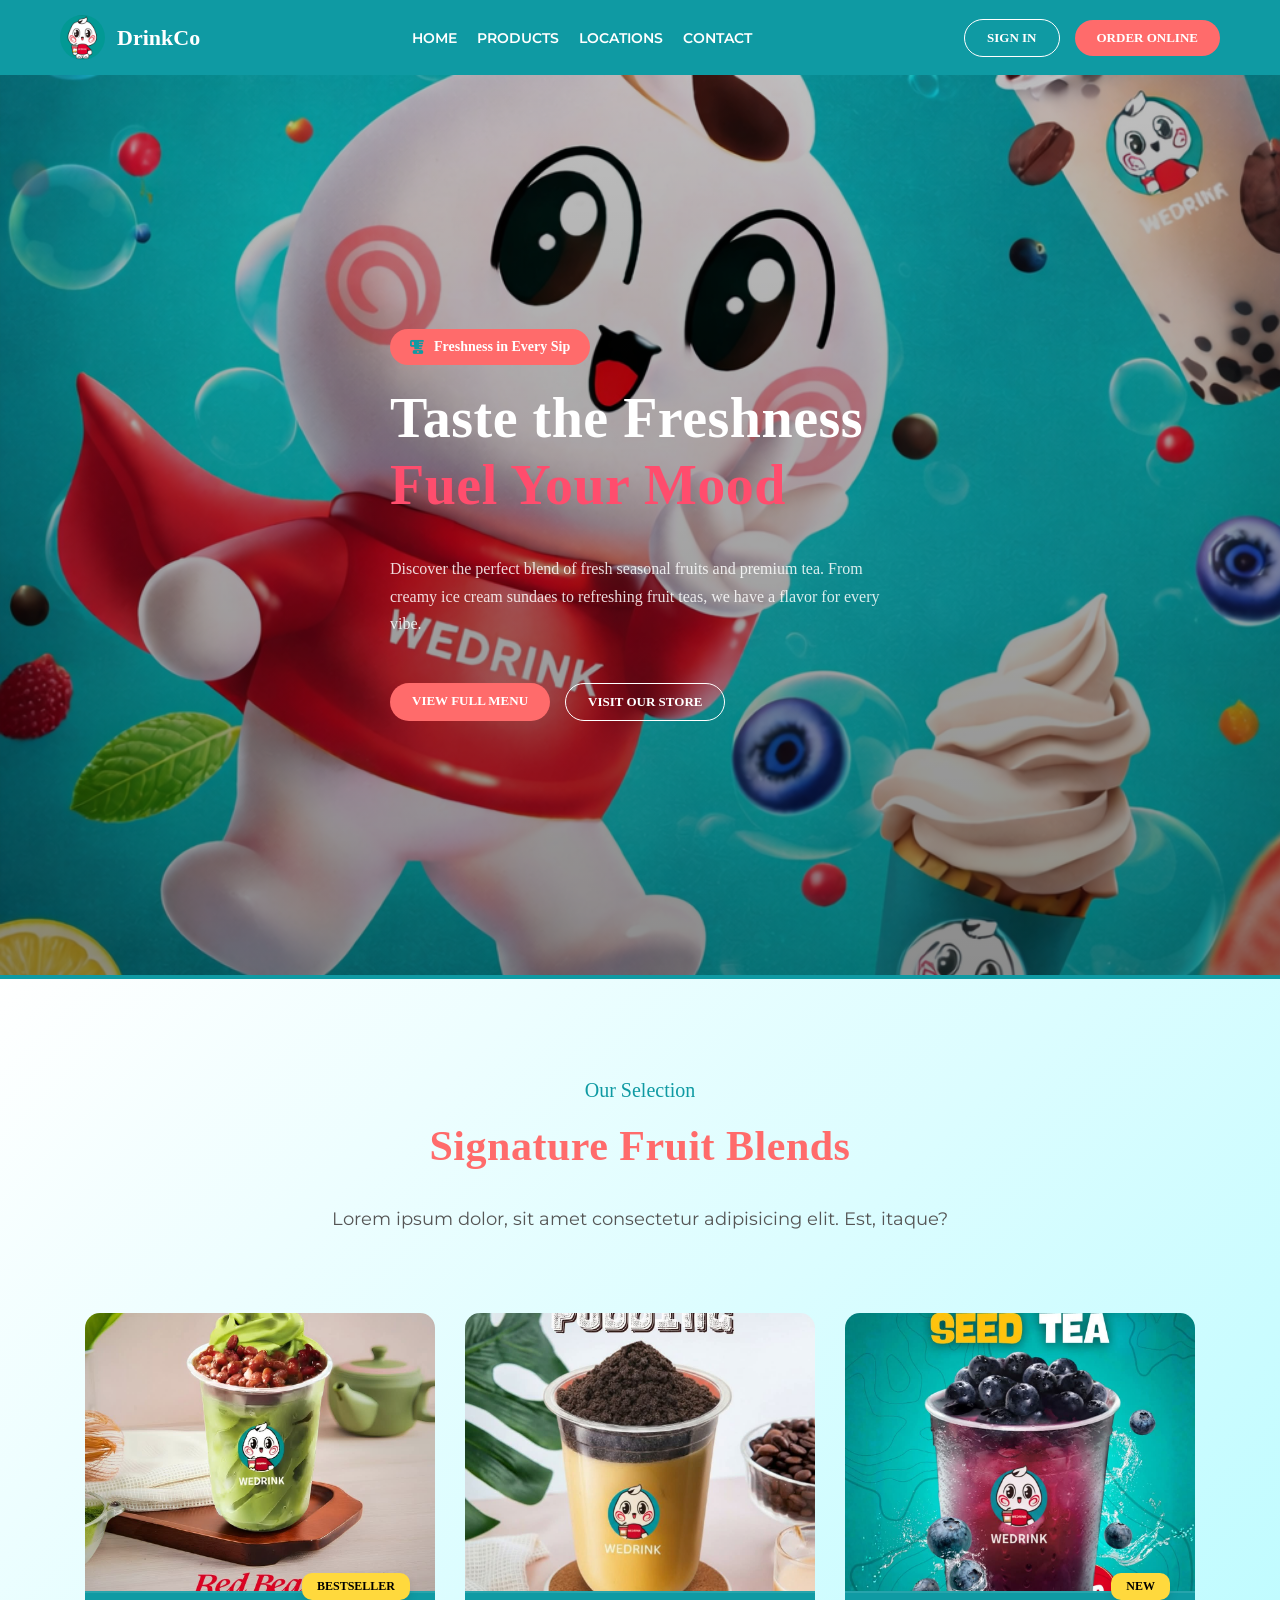
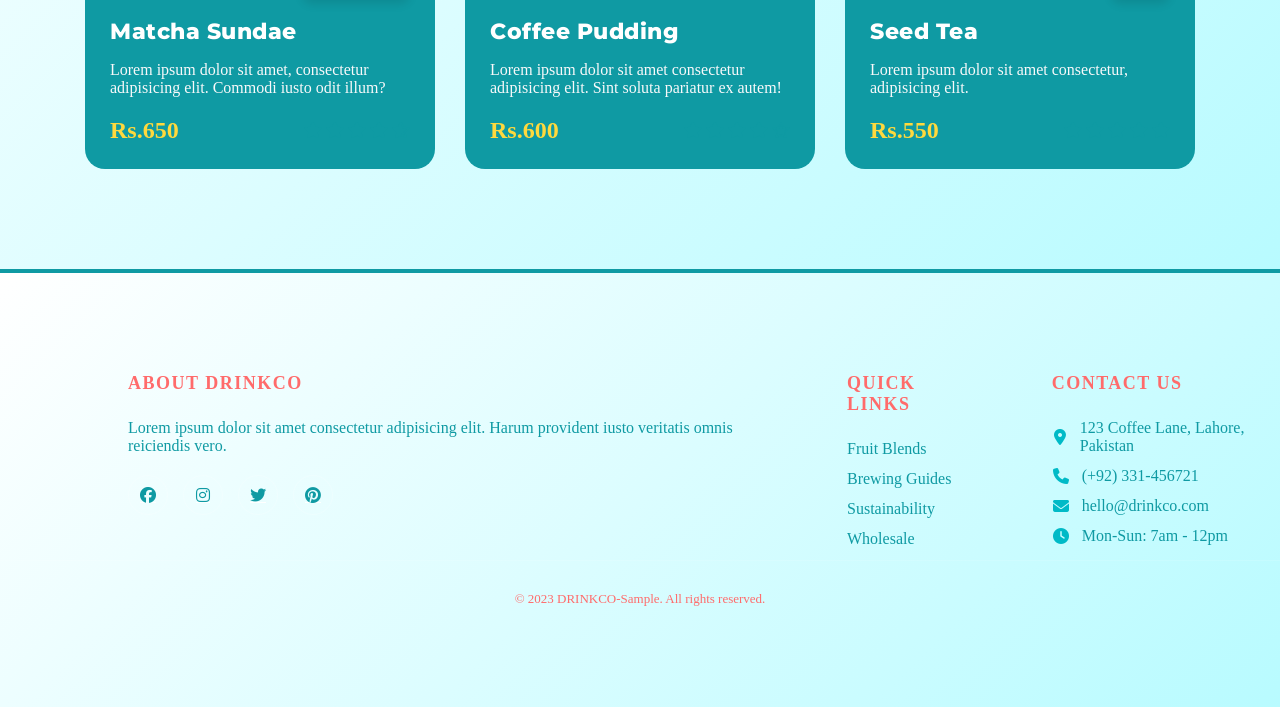
==== index.html @ d03048f1 "first commit" ====
<!DOCTYPE html>
<html lang="en">
<head>
    <meta charset="UTF-8">
    <meta name="viewport" content="width=device-width, initial-scale=1.0">
    <title>DrinkCo-Sample</title>
    <!-- link to font awesome for inserting icons -->
     <link rel="stylesheet" href="https://cdnjs.cloudflare.com/ajax/libs/font-awesome/6.7.2/css/all.min.css" integrity="sha512-Evv84Mr4kqVGRNSgIGL/F/aIDqQb7xQ2vcrdIwxfjThSH8CSR7PBEakCr51Ck+w+/U6swU2Im1vVX0SVk9ABhg==" crossorigin="anonymous" referrerpolicy="no-referrer" />
     <!-- lets link google font for inserting font families -->
      <link rel="preconnect" href="https://fonts.googleapis.com">
<link rel="preconnect" href="https://fonts.gstatic.com" crossorigin>
<link href="https://fonts.googleapis.com/css2?family=Montserrat:ital,wght@0,100..900;1,100..900&family=Playfair:ital,opsz,wght@0,5..1200,300..900;1,5..1200,300..900&display=swap" rel="stylesheet">
    <!-- link to css file -->
    <link rel="stylesheet" href="style.css">
</head>
<body>
      <!-- Header -->
    <header>
        <div class="container header-container">
            <a href="#" class="logo">
                <!-- now insert coffee cup icons here -->
                 <img src="logo.jpg" alt="DrinkCo-Logo" class="logo-img">
                <div class="logo-text">Drink<span>Co</span></div>
            </a>
            
            <nav>
                <ul>
                    <li><a href="#">Home</a></li>
                    <li><a href="#products">Products</a></li>
                    <li><a href="#footer">Locations</a></li>
                    <li><a href="#footer">Contact</a></li>
                </ul>
            </nav>
            
            <div class="nav-buttons">
                <a href="login.html" class="btn btn-secondary">Sign In</a>
                <a href="#products" class="btn btn-primary">Order Online</a>
            </div>
        </div>
    </header>

    <!-- Hero Section -->
    <section class="hero">
        <div class="container">
            <div class="hero-content">
                <div class="hero-subtitle">
                    <i class="fa-solid fa-blender"></i>
                    Freshness in Every Sip
                </div>
                <h1 class="hero-title">Taste the Freshness <br><span>Fuel Your Mood</span></h1>
                <p class="hero-text">Discover the perfect blend of fresh seasonal fruits and premium tea. From creamy ice cream sundaes to refreshing fruit teas, we have a flavor for every vibe.</p>
                <div class="hero-buttons">
                    <a href="#products" class="btn btn-primary">View Full Menu</a>
                    <a href="#" class="btn btn-secondary">Visit Our Store</a>
                </div>
            </div>
           
        </div>
    </section>

    <!-- Products Section -->
    <section class="products" id="products">
        <div class="product-container">
            <div class="section-header">
                <div class="section-subtitle">Our Selection</div>
                <h2 class="section-title">Signature Fruit Blends</h2>
                <p class="section-desc">Lorem ipsum dolor, sit amet consectetur adipisicing elit. Est, itaque?</p>
            </div>
            
            <div class="product-grid">
                <div class="product-card">
                    <div class="product-img">
                        <img src="2.jpg" alt="Matcha Sundae" >
                    </div>
                    <div class="product-info">
                        <div class="product-tag">BESTSELLER</div>
                        <h3 class="product-title">Matcha Sundae</h3>
                        <p class="product-desc">Lorem ipsum dolor sit amet, consectetur adipisicing elit. Commodi iusto odit illum?</p>
                        <div class="product-footer">
                            <div class="product-price">Rs.650</div>
                            <div class="rating">
                                <i class="fas fa-star"></i>
                                <i class="fas fa-star"></i>
                                <i class="fas fa-star"></i>
                                <i class="fas fa-star"></i>
                                <i class="fas fa-star-half-alt"></i>
                            </div>
                        </div>
                    </div>
                </div>
                
                <div class="product-card">
                    <div class="product-img">
                        <img src="3.jpg" alt="Colombian Supremo" >
                    </div>
                    <div class="product-info">
                        <h3 class="product-title">Coffee Pudding</h3>
                        <p class="product-desc">Lorem ipsum dolor sit amet consectetur adipisicing elit. Sint soluta pariatur ex autem!</p>
                        <div class="product-footer">
                            <div class="product-price">Rs.600</div>
                            <div class="rating">
                                <i class="fas fa-star"></i>
                                <i class="fas fa-star"></i>
                                <i class="fas fa-star"></i>
                                <i class="fas fa-star"></i>
                                <i class="far fa-star"></i>
                            </div>
                        </div>
                    </div>
                </div>
                
                <div class="product-card">
                    <div class="product-img">
                        <img src="4.jpg" alt="Dark Roast Espresso" >
                    </div>
                    <div class="product-info">
                        <div class="product-tag">NEW</div>
                        <h3 class="product-title">Seed Tea</h3>
                        <p class="product-desc">Lorem ipsum dolor sit amet consectetur, adipisicing elit.</p>
                        <div class="product-footer">
                            <div class="product-price">Rs.550</div>
                            <div class="rating">
                                <i class="fas fa-star"></i>
                                <i class="fas fa-star"></i>
                                <i class="fas fa-star"></i>
                                <i class="fas fa-star"></i>
                                <i class="fas fa-star"></i>
                            </div>
                        </div>
                    </div>
                </div>
            </div>
        </div>
    </section>

       <!-- Footer -->
    <footer id="footer">
        <div class="container">
            <div class="footer-content">
                <div class="footer-column">
                    <h3>About DrinkCo</h3>
                    <p >Lorem ipsum dolor sit amet consectetur adipisicing elit.
                        Harum provident iusto veritatis omnis reiciendis vero.</p>
                    <div class="social-links">
                        <a href="#"><i class="fa-brands fa-facebook"></i></a>
                        <a href="#"><i class="fab fa-instagram"></i></a>
                        <a href="#"><i class="fab fa-twitter"></i></a>
                        <a href="#"><i class="fab fa-pinterest"></i></a>
                    </div>
                </div>
                
                <div class="footer-column">
                    <h3>Quick Links</h3>
                    <ul class="footer-links">
                        <li><a href="#">Fruit Blends</a></li>
                        <li><a href="#">Brewing Guides</a></li>
                        <li><a href="#">Sustainability</a></li>
                        <li><a href="#">Wholesale</a></li>
                    </ul>
                </div>
                
                <div class="footer-column">
                    <h3>Contact Us</h3>
                    <ul class="footer-links">
                        <li><i class="fas fa-map-marker-alt"></i> 123 Coffee Lane, Lahore, Pakistan</li>
                        <li><i class="fas fa-phone"></i> (+92) 331-456721</li>
                        <li><i class="fas fa-envelope"></i> hello@drinkco.com</li>
                        <li><i class="fas fa-clock"></i> Mon-Sun: 7am - 12pm</li>
                    </ul>
                </div>
            </div>
            
            <div class="copyright">
                © 2023 DRINKCO-Sample. All rights reserved.
            </div>
        </div>
    </footer>


    <!-- link to JavaScript file -->
    <script src="script.js"></script>
</body>
</html>
---- style.css ----
:root {
    --primary: #1ecad3;
    /* aqua / teal */
    --secondary: #0f9aa3;
    /* darker teal */
    --accent: #ff6b6b;
    /* fruity red */
    --yellow: #ffd93d;
    /* mango yellow */
    --bg-light: #f8f9fa;
    /* light background */
    --white: #ffffff;
    --cream: #f4eaba;
}


/* 1. Reset standard browser spacing */
* {
    margin: 0;
    padding: 0;
    box-sizing: border-box;
}

/* 2. Header background */
header {
    background-color: var(--secondary);
    width: 100%;
    position: sticky;
    top: 0;
    z-index: 1000;
}

.header-container {
    max-width: 1200px;
    margin: 0 auto;
    padding: 15px 20px;

    display: flex;
    align-items: center;
    justify-content: space-between;
}

/* 4. Logo section */
.logo {
    display: flex;
    align-items: center;
    gap: 12px;
    text-decoration: none;
}

.logo-img {
    height: 45px;
    width: 45px;
    border-radius: 50%;
    object-fit: cover;
}

.logo-text {
    color: var(--white);
    font-weight: bold;
    font-size: 22px;
}

/* 5. Nav links section */
nav {
    flex: 1;
    display: flex;
    justify-content: center;
}

nav ul {
    display: flex;
    list-style: none;
    gap: 20px;
    /* Space between links */
}


nav li a {
    text-decoration: none;
    color: var(--white);
    font-family: 'Montserrat', sans-serif;
    font-weight: 600;
    font-size: 14px;
    text-transform: uppercase;
    transition: 0.3s;
}

nav li a:hover {
    color: var(--accent);
    /* High contrast hover */
}

/* 6. Buttons section */
.nav-buttons {
    display: flex;
    align-items: center;
    gap: 15px;
}

.btn-primary,
.btn-secondary {
    text-decoration: none;
    padding: 10px 22px;
    border-radius: 50px;
    font-weight: 700;
    font-size: 13px;
    text-transform: uppercase;
    transition: 0.3s;
    display: inline-block;
}

.btn-primary {
    background-color: var(--accent);
    color: white;
}

.btn-secondary {
    border: 1px solid white;
    color: white;
}

.btn-primary:hover,
.btn-secondary:hover {
    opacity: 0.8;
    transform: translateY(-2px);
}



/* HERO SECTION CSS */

.hero {
    height: 100vh;
    background:
        linear-gradient(rgba(0, 0, 0, 0.25), rgba(0, 0, 0, 0.45)),
        url("1.png");
    background-size: cover;
    background-position: center;
    background-repeat: no-repeat;

    display: flex;
    align-items: center;
}

.hero-subtitle {
    display: inline-flex;
    align-items: center;
    gap: 10px;

    background: var(--accent);
    padding: 10px 20px;
    border-radius: 50px;

    font-weight: 600;
    font-size: 14px;
    width: fit-content;
}

.hero-title {
    font-size: 56px;
    line-height: 1.2;
    font-weight: 800;
    color: white;
}

.hero-title span {
    color: #ff4d6d;
    /* soft vibrant pink otherwise accent */
}

.hero-text {
    font-size: 16px;
    line-height: 1.7;
    color: rgba(255, 255, 255, 0.85);
    max-width: 500px;
}

.hero-buttons {
    display: flex;
    gap: 15px;
    margin-top: 10px;
}

.hero .container {
    display: flex;
    justify-content: space-between;
    align-items: center;
    max-width: 1200px;
    margin: 0 auto;
    padding: 80px 20px;
}

.hero-content {
    max-width: 550px;
    display: flex;
    flex-direction: column;
    gap: 20px;
    /* THIS replaces all those margins */
    color: white;
}







/* Products Section */


section {
    display: block;
}

.section-header {
    text-align: center;
    max-width: 700px;
    margin: 0 auto 60px auto;
    /* Centers the text and adds balanced space below it */
}

.product-container {
    width: 95%;
    max-width: 1200px;
    margin: 0 auto;
    /* This is the "Pro" way to keep everything in the middle */
    display: flex;
    flex-direction: column;
    /* Stack header on top of cards */
    align-items: center;
    /* Center the stack */
}



.products {
    /* This creates a soft "glow" from the top left */
    background: linear-gradient(135deg, #ffffff 0%, #b8fbff 100%);
    padding: 100px 0;
    position: relative;
    border-top: 4px solid var(--secondary);
}

.section-subtitle {
    color: var(--secondary);
    font-size: 20px;
    margin-bottom: 20px;
}

.section-title {
    color: var(--accent);
    display: inline-block;
    font-size: 42px;
    margin-bottom: 15px;
    text-align: center;
    position: relative;

}

.section-desc {
    font-family: 'Montserrat', sans-serif;
    font-size: 18px;
    line-height: 1.8;
    color: #555;
}


.product-grid {
    display: flex;
    flex-direction: row;
    /* Forces them side-by-side */
    justify-content: center;
    gap: 30px;
    width: 100%;
}

.product-card {
    flex: 1;
    /* This makes all cards the same width */
    max-width: 350px;
    /* Prevents them from getting too wide on huge screens */
}


div {
    display: block;
    unicode-bidi: isolate;
    /* what the helli */
}

.product-info {
    position: relative;
    padding: 25px;
}

.product-tag {
    position: absolute;
    top: -20px;
    right: 25px;
    color: #000;
    /* Black text on yellow is more readable */
    font-weight: 800;
    font-size: 12px;
    background: var(--yellow);
    padding: 6px 15px;
    border-radius: 10px;
    /* Bubbly shape */
    box-shadow: 0 4px 10px rgba(0, 0, 0, 0.1);
}

.product-title {
    font-family: 'Montserrat', sans-serif;
    /* Keep it modern, not serif */
    font-size: 22px;
    font-weight: 800;
    color: var(--white);
}

h1,
h2,
h3,
h4 {
    font-family: "Playfair Display", serif;
    font-weight: 700;
    letter-spacing: 0.5px;
}

.product-desc {
    color: var(--bg-light);
    margin-bottom: 20px;
    font-size: 16px;
}

p {
    display: block;
    margin-block-start: 1em;
    margin-block-end: 1em;
    margin-inline-start: 0px;
    margin-inline-end: 0px;
    unicode-bidi: isolate;
}

.product-footer {
    display: flex;
    justify-content: space-between;
    align-items: center;
}

.product-price {
    font-size: 24px;
    font-weight: 700;
    color: var(--yellow);
}

.rating {
    color: var(--yellow);
    font-size: 16px;
}

.fa-solid,
.fas {
    font-weight: 900;
}

.product-card {
    background: var(--secondary);
    /* Your primary teal */
    border-radius: 20px;
    transition: transform 0.3s ease;
}

.product-card:hover {
    transform: translateY(-10px);
}


.product-img {
    width: 100%;
    height: 280px;
    /* Force a consistent height for all images */
    overflow: hidden;
    border-bottom: 2px solid rgba(255, 255, 255, 0.1);
    /* Subtle separator */
    border-radius: 15px 15px 0 0;
}

.product-img img {
    width: 100%;
    height: 100%;
    object-fit: cover;
    /* This is the "Pro" secret to uniform cards */
    display: block;
}

.product-info {
    position: relative;
    padding: 25px;
}

/* FOOTER SECTION */

/* FOOTER SECTION - Seamless & Professional */
footer {
    background: linear-gradient(135deg, #ffffff 0%, #b8fbff 100%);
    /* Deep Teal background */
    padding: 100px 0;
    position: relative;
    border-top: 4px solid var(--secondary);
    margin-top: 0;
    /* Ensures no white line between section and footer */
}



.footer-column h3 {
    color: var(--accent);
    font-family: "Playfair Display", serif;
    font-size: 18px;
    font-weight: 800;
    margin-bottom: 25px;
    text-transform: uppercase;
    letter-spacing: 1.5px;
}

.footer-content {
    display: flex;
    flex-direction: row;
    /* Change 'center' to 'flex-start' to pull them to the left together */
    justify-content: flex-start;
    /* Increase this gap to exactly the distance you want between them */
    gap: 80px;
    width: 100%;
    /* Add a left margin if you want them centered as a group on the page */
    padding-left: 10%;
}

p {
    color: var(--secondary);
    /* Change this to 100% so the next column can sit right next to the text */
    max-width: 100%;
}

.footer-links {
    list-style: none;
    padding: 0;
    color: var(--secondary);
}

.footer-links li {
    margin-bottom: 12px;
    display: flex;
    align-items: center;
}

.footer-links i {
    color: #00bac7;
    /* Brand mint color for icons instead of yellow */
    margin-right: 12px;
    width: 18px;
    text-align: center;
}

.footer-links a {
    color: var(--secondary);
    text-decoration: none;
    transition: 0.3s ease;
}

.footer-links a:hover {
    color: #00bac7;
    padding-left: 5px;
}

/* SOCIAL MEDIA ICONS */
.social-links {
    display: flex;
    gap: 15px;
    margin-top: 20px;
    color: var(--secondary);
}

i {
    color: var(--secondary);
}

.social-links a {
    width: 40px;
    height: 40px;
    border: 1px solid rgba(255, 255, 255, 0.2);
    border-radius: 50%;
    display: flex;
    align-items: center;
    justify-content: center;
    color: white;
    transition: 0.4s;
}

.social-links a:hover {
    background-color: #00bac7;
    border-color: #00bac7;
    transform: translateY(-5px);
}

/* COPYRIGHT BAR */
.copyright {
    text-align: center;
    padding-top: 30px;
    border-top: 1px solid rgba(255, 255, 255, 0.1);
    font-size: 13px;
    color: var(--accent);
}





.admin-login {
    display: flex;
    flex-direction: column;
    justify-content: center;
    align-items: center;
    height: 100vh;

    background:
        linear-gradient(rgba(0,0,0,0.35), rgba(0,0,0,0.35)),
        url("1.png");

    background-size: cover;
    background-position: center;
    background-repeat: no-repeat;
}

.admin-logo {
    font-size: 36px;
    font-weight: bold;
    margin-bottom: 12px;
    color: var(--white);
    letter-spacing: 2px;
  
}


/* Admin heading */
body.admin-login h2 {
    
     color: #ffffff;
    margin-bottom: 20px;
    letter-spacing: 1px;
}

/* Login form box */
body.admin-login form {
  background: rgba(0, 150, 150, 0.85); /* same vibe, just softer */
  backdrop-filter: blur(6px);
  padding: 30px;
  width: 340px;
  border-radius: 12px;
  border: 1px solid rgba(255,255,255,0.2);
  box-shadow: 0 8px 25px rgba(0,0,0,0.3);
}

/* Labels */
body.admin-login label {
    color: #e2eee8;
    font-size: 14px;
    
}

/* Inputs */
body.admin-login input {
    width: 100%;
    padding: 10px;
    margin-top: 5px;
    margin-bottom: 15px;
      background: rgba(255,255,255,0.9);
    border: none;
    color: var(--secondary);
    border-radius: 6px;
    outline: none;
}



/* Input glow */
body.admin-login input:focus {
    box-shadow: 0 0 8px #00d9ff;
}

/* Login button */
body.admin-login button {
    width: 100%;
    padding: 10px;
     background: linear-gradient(45deg, #1ecad3, #0f9aa3);
    color: white;
    border: none;
    border-radius: 6px;
    font-weight: bold;
    cursor: pointer;

}

/* Button hover */
body.admin-login button:hover {
    box-shadow: 0 0 8px #2d686f;
}

/* Error message */
body.admin-login {
    margin-top: 15px;
    text-align: center;
    font-size: 14px;
}

/* BACK LINK */
.back-link {
    text-align: center;
    margin-top: 20px;
    
}

.back-link a {
    width: 100%;
    padding: 10px;
     background: linear-gradient(45deg, #1ecad3, #0f9aa3);
    color: white;
    border: none;
    border-radius: 6px;
    font-weight: bold;
    font-size: small;
    cursor: pointer;
    text-decoration: none;

}

.back-link a:hover {
    box-shadow: 0 0 8px #2d686f;
}















/* =========================
   RESPONSIVE NAVBAR
========================= */

@media (max-width: 900px) {

    .header-container {
        flex-direction: column;
        gap: 15px;
        text-align: center;
    }

    nav {
        justify-content: center;
    }

    nav ul {
        flex-wrap: wrap;
        justify-content: center;
        gap: 12px;
    }

    .nav-buttons {
        justify-content: center;
    }
}


/* =========================
   RESPONSIVE HERO SECTION
========================= */

@media (max-width: 900px) {
    .hero .container {
        flex-direction: column;
        text-align: center;
        gap: 30px;
    }

    .hero-title {
        font-size: 36px;
    }

    .hero-text {
        font-size: 14px;
    }
}

/* =========================
   RESPONSIVE PRODUCTS SECTION
========================= */

@media (max-width: 900px) {
    .product-grid {
        flex-direction: column;
        align-items: center;
    }

    .product-card {
        width: 90%;
    }
}

/* =========================
   RESPONSIVE FOOTER SECTION
========================= */

@media (max-width: 900px) {
    .footer-content {
        flex-direction: column;
        padding-left: 0;
        align-items: center;
        text-align: center;
        gap: 40px;
    }
}
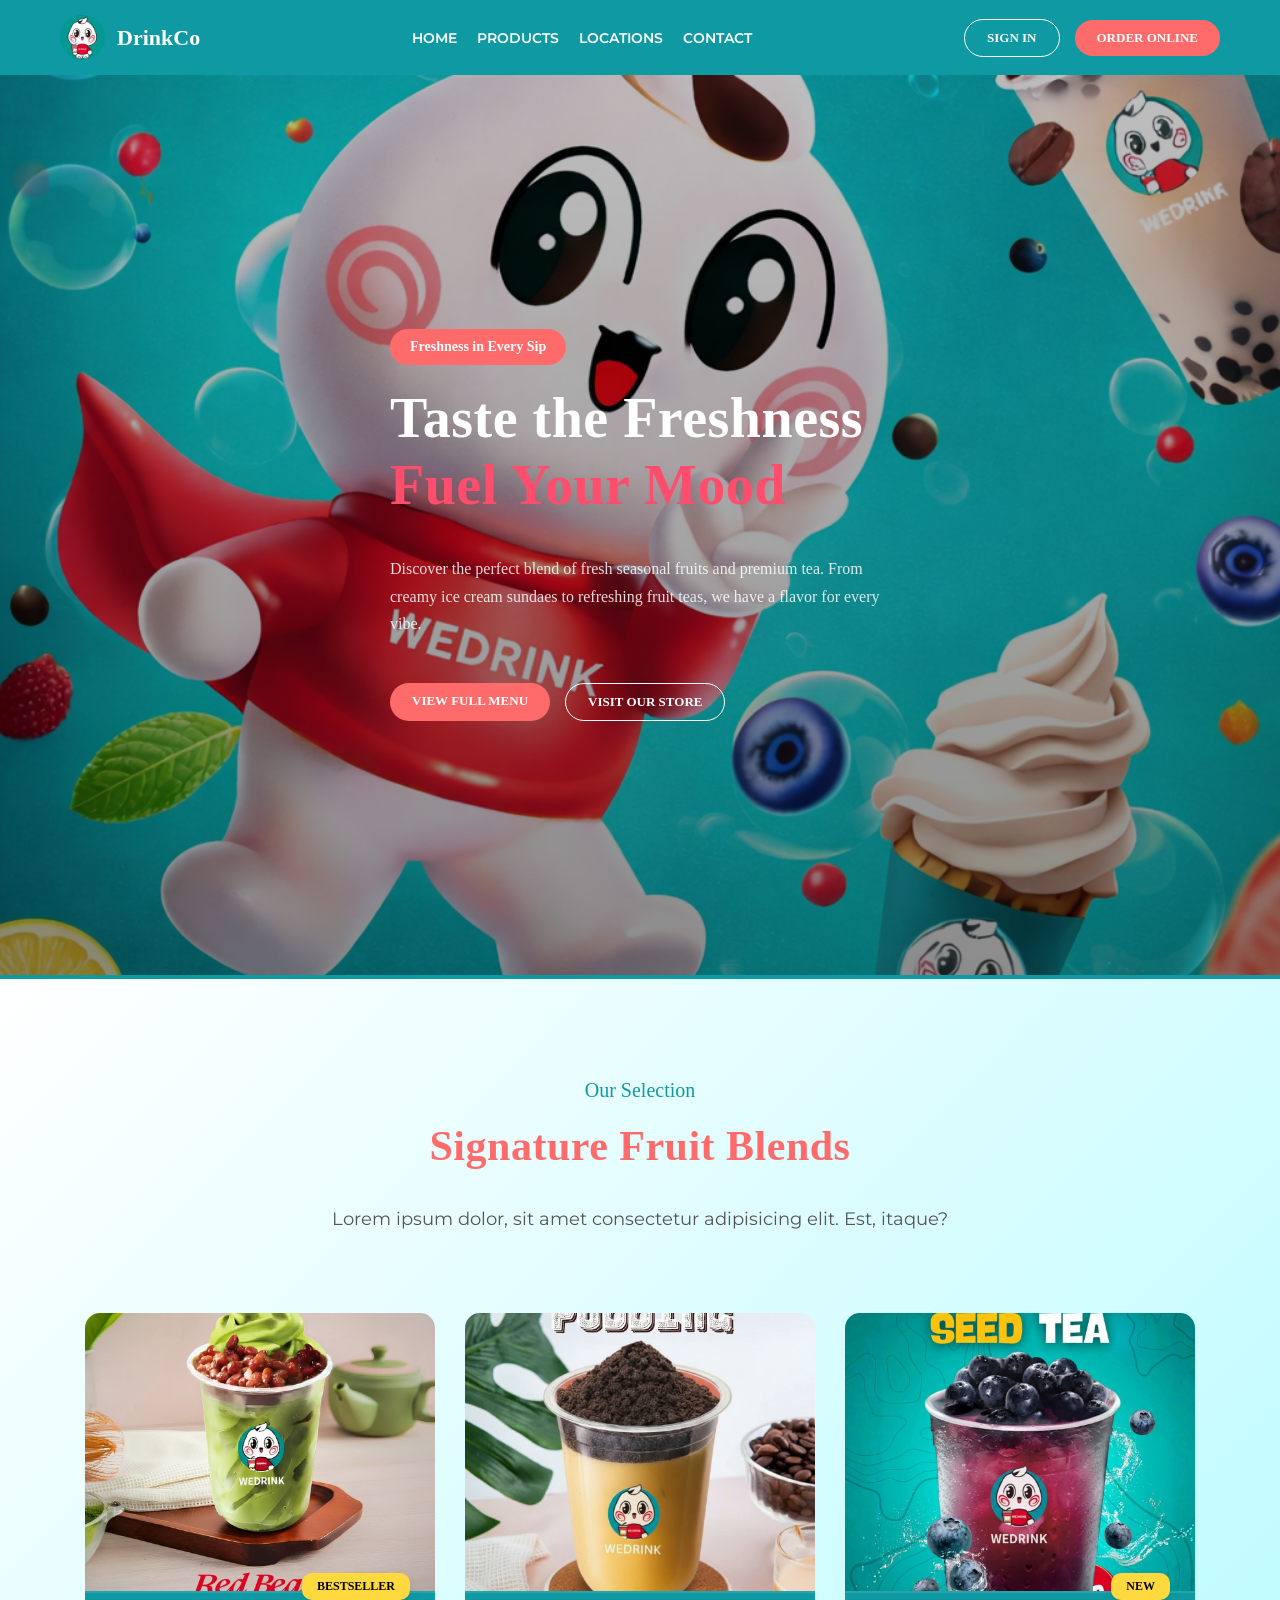
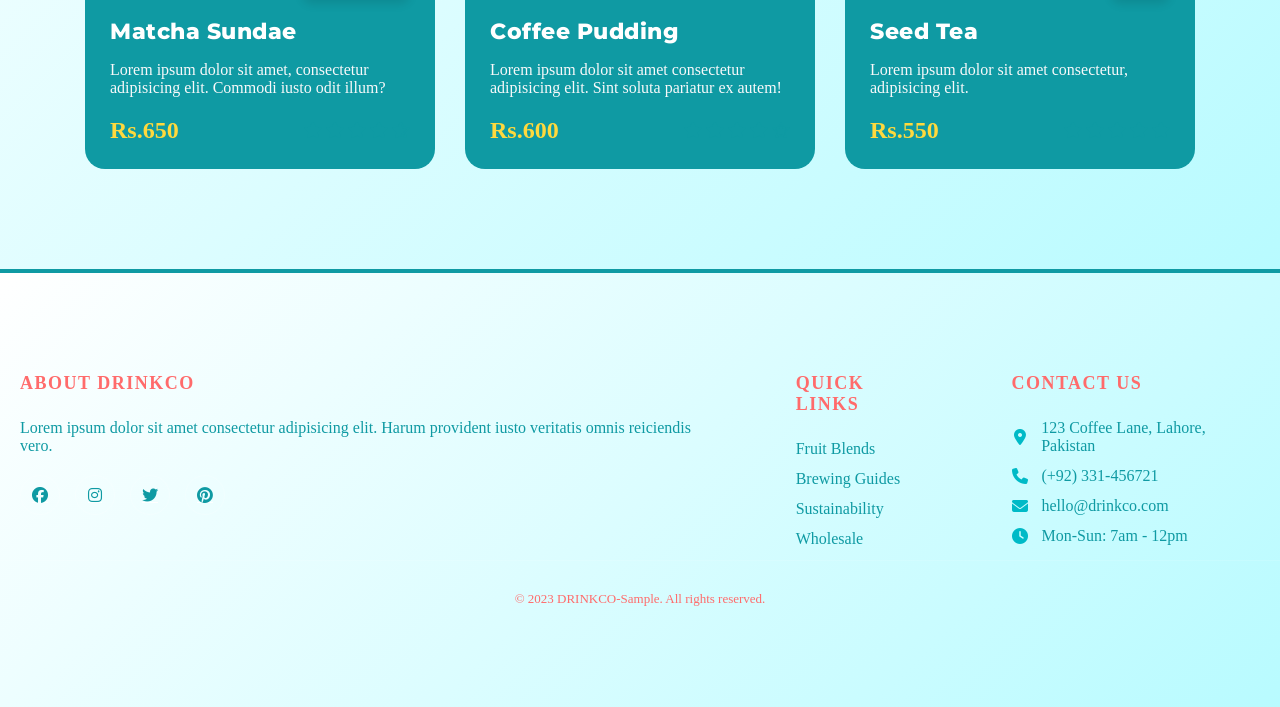
==== commit fa8d73ba: "Keep mobile menu links in a single row" ====
--- a/index.html
+++ b/index.html
@@ -44,7 +44,6 @@
         <div class="container">
             <div class="hero-content">
                 <div class="hero-subtitle">
-                    <i class="fa-solid fa-blender"></i>
                     Freshness in Every Sip
                 </div>
                 <h1 class="hero-title">Taste the Freshness <br><span>Fuel Your Mood</span></h1>
--- a/style.css
+++ b/style.css
@@ -14,14 +14,18 @@
 }
 
 
-/* 1. Reset standard browser spacing */
 * {
     margin: 0;
     padding: 0;
     box-sizing: border-box;
 }
 
-/* 2. Header background */
+
+body {
+    overflow-x: hidden;
+}
+
+/* Header background */
 header {
     background-color: var(--secondary);
     width: 100%;
@@ -40,7 +44,7 @@
     justify-content: space-between;
 }
 
-/* 4. Logo section */
+/*  Logo section */
 .logo {
     display: flex;
     align-items: center;
@@ -61,7 +65,7 @@
     font-size: 22px;
 }
 
-/* 5. Nav links section */
+/*  Nav links section */
 nav {
     flex: 1;
     display: flex;
@@ -72,7 +76,9 @@
     display: flex;
     list-style: none;
     gap: 20px;
-    /* Space between links */
+    flex-wrap: wrap; 
+    justify-content: center;
+    align-items: center;
 }
 
 
@@ -88,10 +94,8 @@
 
 nav li a:hover {
     color: var(--accent);
-    /* High contrast hover */
-}
-
-/* 6. Buttons section */
+}
+
 .nav-buttons {
     display: flex;
     align-items: center;
@@ -139,6 +143,7 @@
     background-position: center;
     background-repeat: no-repeat;
 
+    width: 100%;
     display: flex;
     align-items: center;
 }
@@ -166,7 +171,6 @@
 
 .hero-title span {
     color: #ff4d6d;
-    /* soft vibrant pink otherwise accent */
 }
 
 .hero-text {
@@ -196,19 +200,12 @@
     display: flex;
     flex-direction: column;
     gap: 20px;
-    /* THIS replaces all those margins */
     color: white;
 }
 
 
 
-
-
-
-
 /* Products Section */
-
-
 section {
     display: block;
 }
@@ -217,27 +214,25 @@
     text-align: center;
     max-width: 700px;
     margin: 0 auto 60px auto;
-    /* Centers the text and adds balanced space below it */
+
 }
 
 .product-container {
     width: 95%;
     max-width: 1200px;
     margin: 0 auto;
-    /* This is the "Pro" way to keep everything in the middle */
+
     display: flex;
     flex-direction: column;
-    /* Stack header on top of cards */
-    align-items: center;
-    /* Center the stack */
+    align-items: center;
 }
 
 
 
 .products {
-    /* This creates a soft "glow" from the top left */
     background: linear-gradient(135deg, #ffffff 0%, #b8fbff 100%);
     padding: 100px 0;
+    width: 100%;
     position: relative;
     border-top: 4px solid var(--secondary);
 }
@@ -269,7 +264,6 @@
 .product-grid {
     display: flex;
     flex-direction: row;
-    /* Forces them side-by-side */
     justify-content: center;
     gap: 30px;
     width: 100%;
@@ -285,8 +279,6 @@
 
 div {
     display: block;
-    unicode-bidi: isolate;
-    /* what the helli */
 }
 
 .product-info {
@@ -305,22 +297,17 @@
     background: var(--yellow);
     padding: 6px 15px;
     border-radius: 10px;
-    /* Bubbly shape */
     box-shadow: 0 4px 10px rgba(0, 0, 0, 0.1);
 }
 
 .product-title {
     font-family: 'Montserrat', sans-serif;
-    /* Keep it modern, not serif */
     font-size: 22px;
     font-weight: 800;
     color: var(--white);
 }
 
-h1,
-h2,
-h3,
-h4 {
+h1,h2,h3,h4 {
     font-family: "Playfair Display", serif;
     font-weight: 700;
     letter-spacing: 0.5px;
@@ -365,7 +352,6 @@
 
 .product-card {
     background: var(--secondary);
-    /* Your primary teal */
     border-radius: 20px;
     transition: transform 0.3s ease;
 }
@@ -381,15 +367,14 @@
     /* Force a consistent height for all images */
     overflow: hidden;
     border-bottom: 2px solid rgba(255, 255, 255, 0.1);
-    /* Subtle separator */
     border-radius: 15px 15px 0 0;
 }
 
 .product-img img {
     width: 100%;
     height: 100%;
+    
     object-fit: cover;
-    /* This is the "Pro" secret to uniform cards */
     display: block;
 }
 
@@ -398,20 +383,17 @@
     padding: 25px;
 }
 
+
 /* FOOTER SECTION */
-
-/* FOOTER SECTION - Seamless & Professional */
 footer {
     background: linear-gradient(135deg, #ffffff 0%, #b8fbff 100%);
-    /* Deep Teal background */
+    width: 100%;
     padding: 100px 0;
     position: relative;
     border-top: 4px solid var(--secondary);
     margin-top: 0;
-    /* Ensures no white line between section and footer */
-}
-
-
+   
+}
 
 .footer-column h3 {
     color: var(--accent);
@@ -426,18 +408,14 @@
 .footer-content {
     display: flex;
     flex-direction: row;
-    /* Change 'center' to 'flex-start' to pull them to the left together */
     justify-content: flex-start;
-    /* Increase this gap to exactly the distance you want between them */
     gap: 80px;
     width: 100%;
-    /* Add a left margin if you want them centered as a group on the page */
-    padding-left: 10%;
+    padding: 0 20px;
 }
 
 p {
     color: var(--secondary);
-    /* Change this to 100% so the next column can sit right next to the text */
     max-width: 100%;
 }
 
@@ -455,7 +433,6 @@
 
 .footer-links i {
     color: #00bac7;
-    /* Brand mint color for icons instead of yellow */
     margin-right: 12px;
     width: 18px;
     text-align: center;
@@ -523,7 +500,7 @@
     height: 100vh;
 
     background:
-        linear-gradient(rgba(0,0,0,0.35), rgba(0,0,0,0.35)),
+        linear-gradient(rgba(0, 0, 0, 0.35), rgba(0, 0, 0, 0.35)),
         url("1.png");
 
     background-size: cover;
@@ -537,34 +514,34 @@
     margin-bottom: 12px;
     color: var(--white);
     letter-spacing: 2px;
-  
+
 }
 
 
 /* Admin heading */
 body.admin-login h2 {
-    
-     color: #ffffff;
+
+    color: #ffffff;
     margin-bottom: 20px;
     letter-spacing: 1px;
 }
 
 /* Login form box */
 body.admin-login form {
-  background: rgba(0, 150, 150, 0.85); /* same vibe, just softer */
-  backdrop-filter: blur(6px);
-  padding: 30px;
-  width: 340px;
-  border-radius: 12px;
-  border: 1px solid rgba(255,255,255,0.2);
-  box-shadow: 0 8px 25px rgba(0,0,0,0.3);
+    background: rgba(0, 150, 150, 0.85);
+    backdrop-filter: blur(6px);
+    padding: 30px;
+    width: 340px;
+    border-radius: 12px;
+    border: 1px solid rgba(255, 255, 255, 0.2);
+    box-shadow: 0 8px 25px rgba(0, 0, 0, 0.3);
 }
 
 /* Labels */
 body.admin-login label {
     color: #e2eee8;
     font-size: 14px;
-    
+
 }
 
 /* Inputs */
@@ -573,7 +550,7 @@
     padding: 10px;
     margin-top: 5px;
     margin-bottom: 15px;
-      background: rgba(255,255,255,0.9);
+    background: rgba(255, 255, 255, 0.9);
     border: none;
     color: var(--secondary);
     border-radius: 6px;
@@ -581,8 +558,6 @@
 }
 
 
-
-/* Input glow */
 body.admin-login input:focus {
     box-shadow: 0 0 8px #00d9ff;
 }
@@ -591,7 +566,7 @@
 body.admin-login button {
     width: 100%;
     padding: 10px;
-     background: linear-gradient(45deg, #1ecad3, #0f9aa3);
+    background: linear-gradient(45deg, #1ecad3, #0f9aa3);
     color: white;
     border: none;
     border-radius: 6px;
@@ -600,29 +575,22 @@
 
 }
 
-/* Button hover */
 body.admin-login button:hover {
     box-shadow: 0 0 8px #2d686f;
 }
 
-/* Error message */
-body.admin-login {
-    margin-top: 15px;
-    text-align: center;
-    font-size: 14px;
-}
 
 /* BACK LINK */
 .back-link {
     text-align: center;
     margin-top: 20px;
-    
+
 }
 
 .back-link a {
     width: 100%;
     padding: 10px;
-     background: linear-gradient(45deg, #1ecad3, #0f9aa3);
+    background: linear-gradient(45deg, #1ecad3, #0f9aa3);
     color: white;
     border: none;
     border-radius: 6px;
@@ -639,49 +607,31 @@
 
 
 
-
-
-
-
-
-
-
-
-
-
-
-
-/* =========================
-   RESPONSIVE NAVBAR
-========================= */
-
+/* RESPONSIVE NAVBAR FOR PHONES TABLET */
+ 
 @media (max-width: 900px) {
-
     .header-container {
         flex-direction: column;
-        gap: 15px;
-        text-align: center;
-    }
-
-    nav {
-        justify-content: center;
-    }
-
+        gap: 14px;
+        padding: 16px 20px;
+    }
+ 
     nav ul {
+        flex-direction: row; 
         flex-wrap: wrap;
         justify-content: center;
-        gap: 12px;
-    }
-
+        gap: 14px;
+        padding: 0;
+    }
+ 
     .nav-buttons {
         justify-content: center;
-    }
-}
-
-
-/* =========================
-   RESPONSIVE HERO SECTION
-========================= */
+        width: 100%;
+        gap: 10px;
+    }
+} /* This single bracket properly closes the @media block */
+
+/* RESPONSIVE HERO SECTION */
 
 @media (max-width: 900px) {
     .hero .container {
@@ -699,9 +649,7 @@
     }
 }
 
-/* =========================
-   RESPONSIVE PRODUCTS SECTION
-========================= */
+/* RESPONSIVE PRODUCTS SECTION  */
 
 @media (max-width: 900px) {
     .product-grid {
@@ -714,16 +662,12 @@
     }
 }
 
-/* =========================
-   RESPONSIVE FOOTER SECTION
-========================= */
+/* RESPONSIVE FOOTER SECTION */
 
 @media (max-width: 900px) {
     .footer-content {
-        flex-direction: column;
-        padding-left: 0;
-        align-items: center;
-        text-align: center;
-        gap: 40px;
-    }
-}+        flex-direction: column; 
+        padding: 20px;
+        gap: 30px;
+    }
+}
